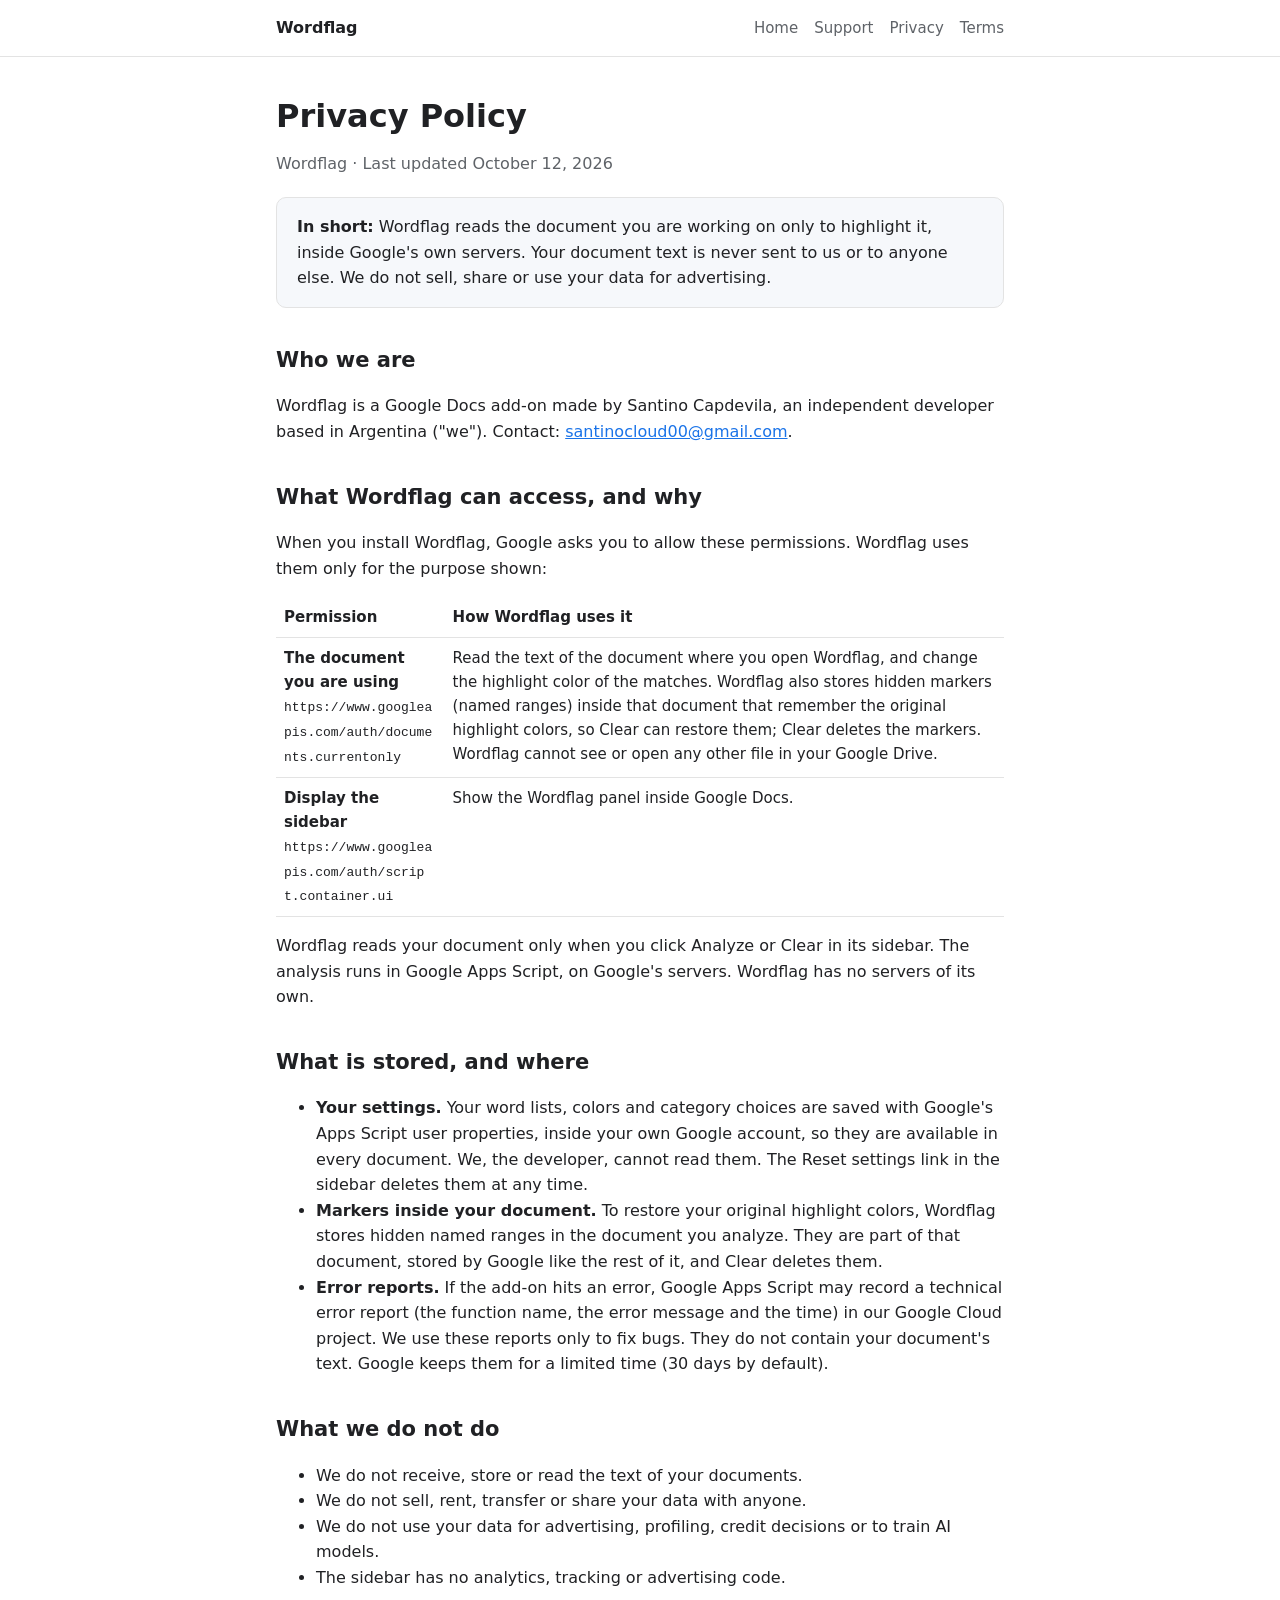
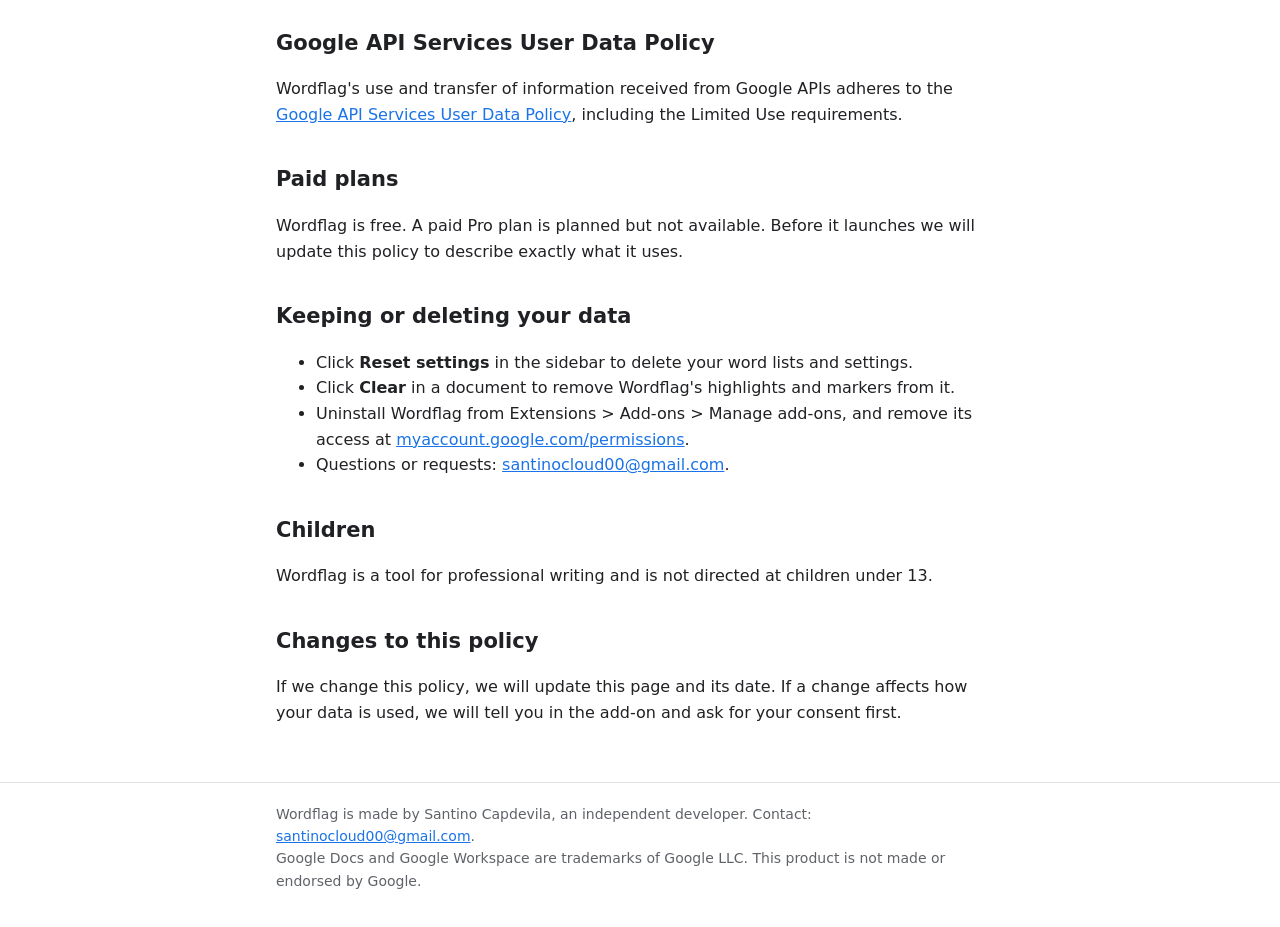
==== wordflag/privacy.html @ ca5a8b22 "Wordflag pages: home, privacy, terms, support" ====
<!doctype html>
<html lang="en">
<head>
<meta charset="utf-8">
<meta name="viewport" content="width=device-width, initial-scale=1">
<title>Privacy Policy · Wordflag</title>
<meta name="description" content="How Wordflag handles your data.">

<link rel="stylesheet" href="/site.css">
</head>
<body>
<header><div class="in"><a class="brand" href="/wordflag/">Wordflag</a><nav><a href="/wordflag/">Home</a><a href="/wordflag/support.html">Support</a><a href="/wordflag/privacy.html">Privacy</a><a href="/wordflag/terms.html">Terms</a></nav></div></header>
<main>

<h1>Privacy Policy</h1>
<p class="muted">Wordflag · Last updated October 12, 2026</p>
<div class="box"><strong>In short:</strong> Wordflag reads the document you are working on only to highlight it, inside Google's own servers. Your document text is never sent to us or to anyone else. We do not sell, share or use your data for advertising.</div>

<h2>Who we are</h2>
<p>Wordflag is a Google Docs add-on made by Santino Capdevila, an independent developer based in Argentina ("we"). Contact: <a href="mailto:santinocloud00@gmail.com">santinocloud00@gmail.com</a>.</p>

<h2>What Wordflag can access, and why</h2>
<p>When you install Wordflag, Google asks you to allow these permissions. Wordflag uses them only for the purpose shown:</p>
<table><thead><tr><th>Permission</th><th>How Wordflag uses it</th></tr></thead><tbody>
<tr><td><strong>The document you are using</strong><br><code>https://www.googleapis.com/auth/documents.currentonly</code></td><td>Read the text of the document where you open Wordflag, and change the highlight color of the matches. Wordflag also stores hidden markers (named ranges) inside that document that remember the original highlight colors, so Clear can restore them; Clear deletes the markers. Wordflag cannot see or open any other file in your Google Drive.</td></tr>
<tr><td><strong>Display the sidebar</strong><br><code>https://www.googleapis.com/auth/script.container.ui</code></td><td>Show the Wordflag panel inside Google Docs.</td></tr>
</tbody></table>
<p>Wordflag reads your document only when you click Analyze or Clear in its sidebar. The analysis runs in Google Apps Script, on Google's servers. Wordflag has no servers of its own.</p>

<h2>What is stored, and where</h2>
<ul>
<li><strong>Your settings.</strong> Your word lists, colors and category choices are saved with Google&#39;s Apps Script user properties, inside your own Google account, so they are available in every document. We, the developer, cannot read them. The Reset settings link in the sidebar deletes them at any time.</li>
<li><strong>Markers inside your document.</strong> To restore your original highlight colors, Wordflag stores hidden named ranges in the document you analyze. They are part of that document, stored by Google like the rest of it, and Clear deletes them.</li>
<li><strong>Error reports.</strong> If the add-on hits an error, Google Apps Script may record a technical error report (the function name, the error message and the time) in our Google Cloud project. We use these reports only to fix bugs. They do not contain your document's text. Google keeps them for a limited time (30 days by default).</li>
</ul>

<h2>What we do not do</h2>
<ul>
<li>We do not receive, store or read the text of your documents.</li>
<li>We do not sell, rent, transfer or share your data with anyone.</li>
<li>We do not use your data for advertising, profiling, credit decisions or to train AI models.</li>
<li>The sidebar has no analytics, tracking or advertising code.</li>
</ul>

<h2>Google API Services User Data Policy</h2>
<p>Wordflag's use and transfer of information received from Google APIs adheres to the <a href="https://developers.google.com/terms/api-services-user-data-policy">Google API Services User Data Policy</a>, including the Limited Use requirements.</p>



<h2>Paid plans</h2>
<p>Wordflag is free. A paid Pro plan is planned but not available. Before it launches we will update this policy to describe exactly what it uses.</p>

<h2>Keeping or deleting your data</h2>
<ul>
<li>Click <strong>Reset settings</strong> in the sidebar to delete your word lists and settings.</li>
<li>Click <strong>Clear</strong> in a document to remove Wordflag's highlights and markers from it.</li>
<li>Uninstall Wordflag from Extensions &gt; Add-ons &gt; Manage add-ons, and remove its access at <a href="https://myaccount.google.com/permissions">myaccount.google.com/permissions</a>.</li>
<li>Questions or requests: <a href="mailto:santinocloud00@gmail.com">santinocloud00@gmail.com</a>.</li>
</ul>

<h2>Children</h2>
<p>Wordflag is a tool for professional writing and is not directed at children under 13.</p>

<h2>Changes to this policy</h2>
<p>If we change this policy, we will update this page and its date. If a change affects how your data is used, we will tell you in the add-on and ask for your consent first.</p>

</main>
<footer><div class="in">Wordflag is made by Santino Capdevila, an independent developer. Contact: <a href="mailto:santinocloud00@gmail.com">santinocloud00@gmail.com</a>.<br>Google Docs and Google Workspace are trademarks of Google LLC. This product is not made or endorsed by Google.</div></footer>
</body>
</html>
---- site.css ----
:root { --text:#202124; --muted:#5f6368; --line:#e3e3e3; --accent:#1a73e8; --bg:#ffffff; --soft:#f6f8fb; }
@media (prefers-color-scheme: dark) { :root { --text:#e8eaed; --muted:#9aa0a6; --line:#3c4043; --accent:#8ab4f8; --bg:#202124; --soft:#2a2b2e; } }
* { box-sizing: border-box; }
body { margin:0; background:var(--bg); color:var(--text); font:16px/1.6 system-ui, -apple-system, "Segoe UI", Roboto, Arial, sans-serif; }
main, header .in, footer .in { max-width: 760px; margin: 0 auto; padding: 0 16px; }
header { border-bottom:1px solid var(--line); }
header .in { display:flex; gap:16px; align-items:center; justify-content:space-between; height:56px; }
header a.brand { font-weight:600; color:var(--text); text-decoration:none; }
nav a { margin-left:16px; color:var(--muted); text-decoration:none; font-size:15px; }
nav a:hover, a:hover { text-decoration:underline; }
a { color:var(--accent); }
h1 { font-size:32px; line-height:1.2; margin:40px 0 8px; }
h2 { font-size:21px; margin:36px 0 8px; }
h3 { font-size:17px; margin:20px 0 4px; }
.lead { font-size:19px; color:var(--muted); margin:0 0 24px; }
.box { background:var(--soft); border:1px solid var(--line); border-radius:10px; padding:16px 20px; margin:20px 0; }
.grid { display:grid; grid-template-columns:repeat(auto-fit,minmax(220px,1fr)); gap:16px; }
.grid div { border:1px solid var(--line); border-radius:10px; padding:14px 16px; }
.grid h3 { margin-top:0; }
.shot { width:100%; border:1px solid var(--line); border-radius:10px; }
table { border-collapse:collapse; width:100%; font-size:15px; }
th, td { text-align:left; vertical-align:top; padding:8px; border-bottom:1px solid var(--line); }
code { font-size:13px; word-break:break-all; }
.muted { color:var(--muted); }
footer { border-top:1px solid var(--line); margin-top:56px; }
footer .in { padding:20px 16px 40px; color:var(--muted); font-size:14px; }
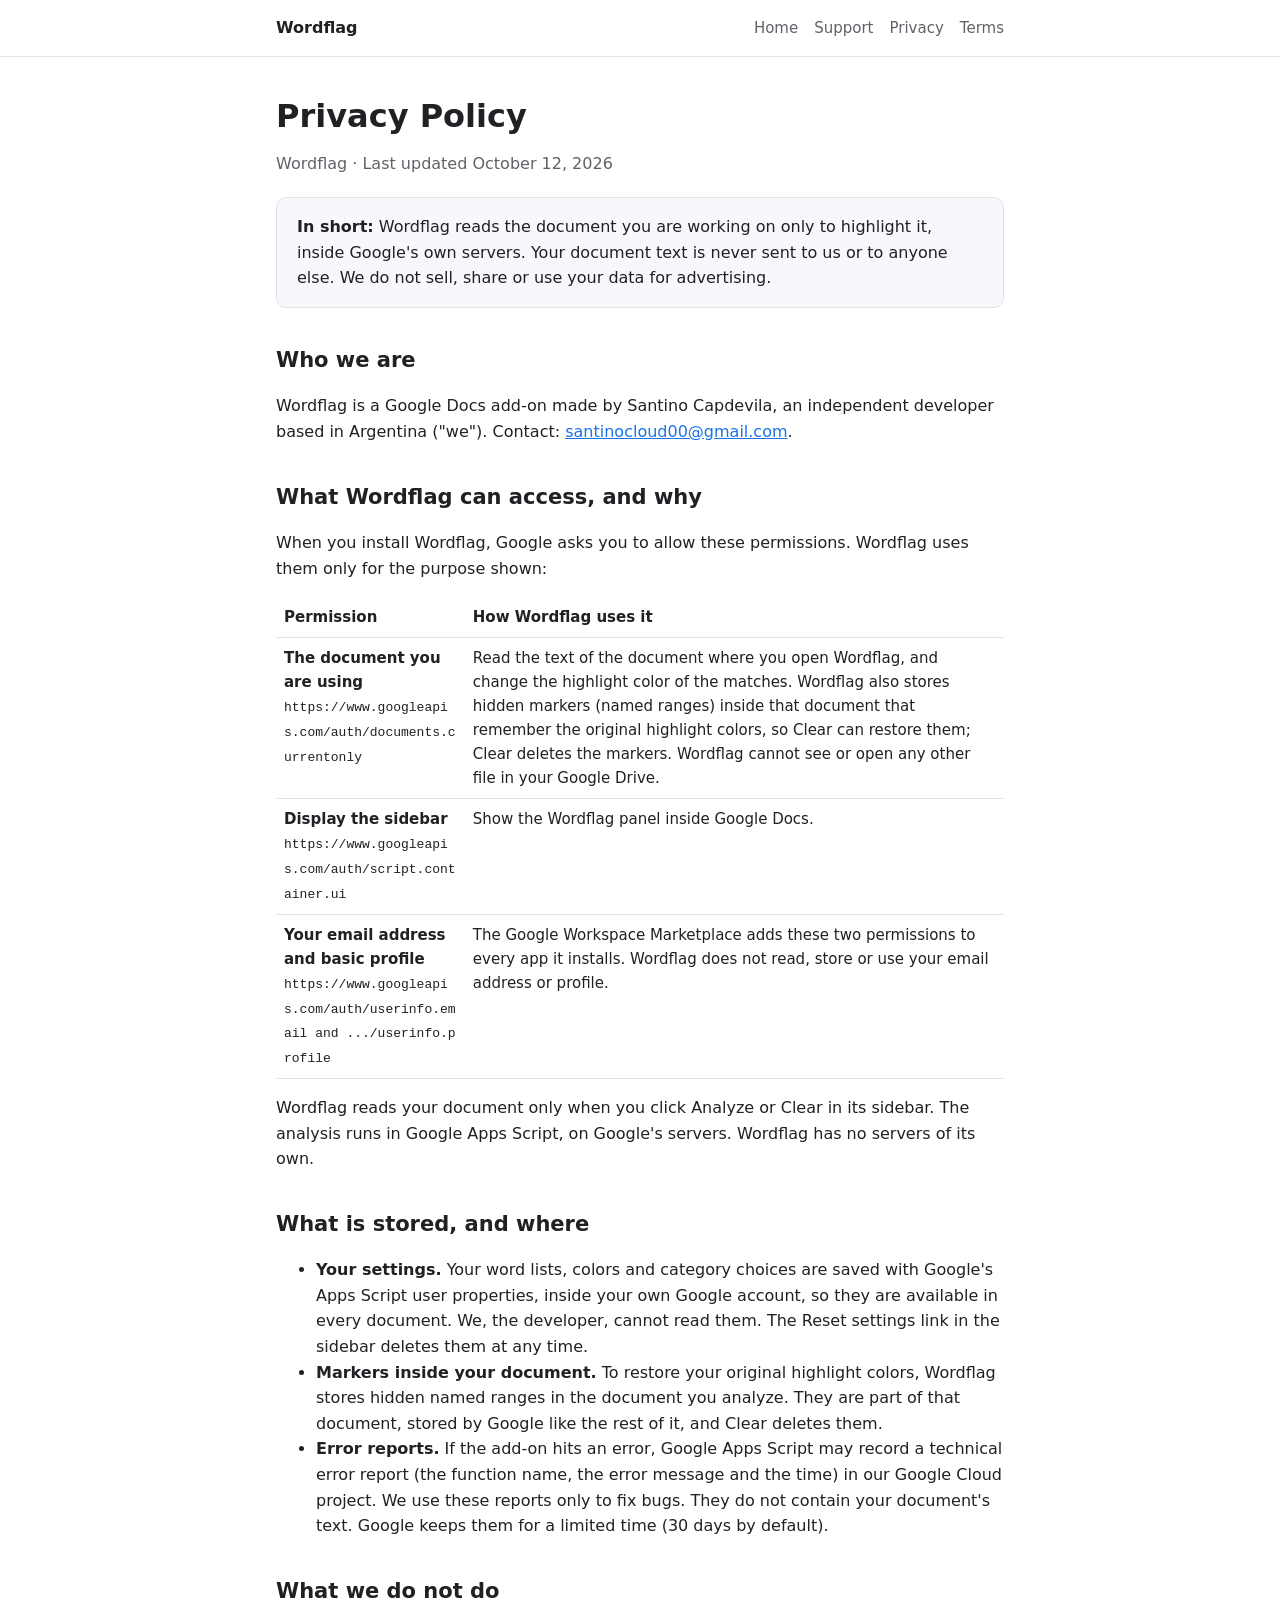
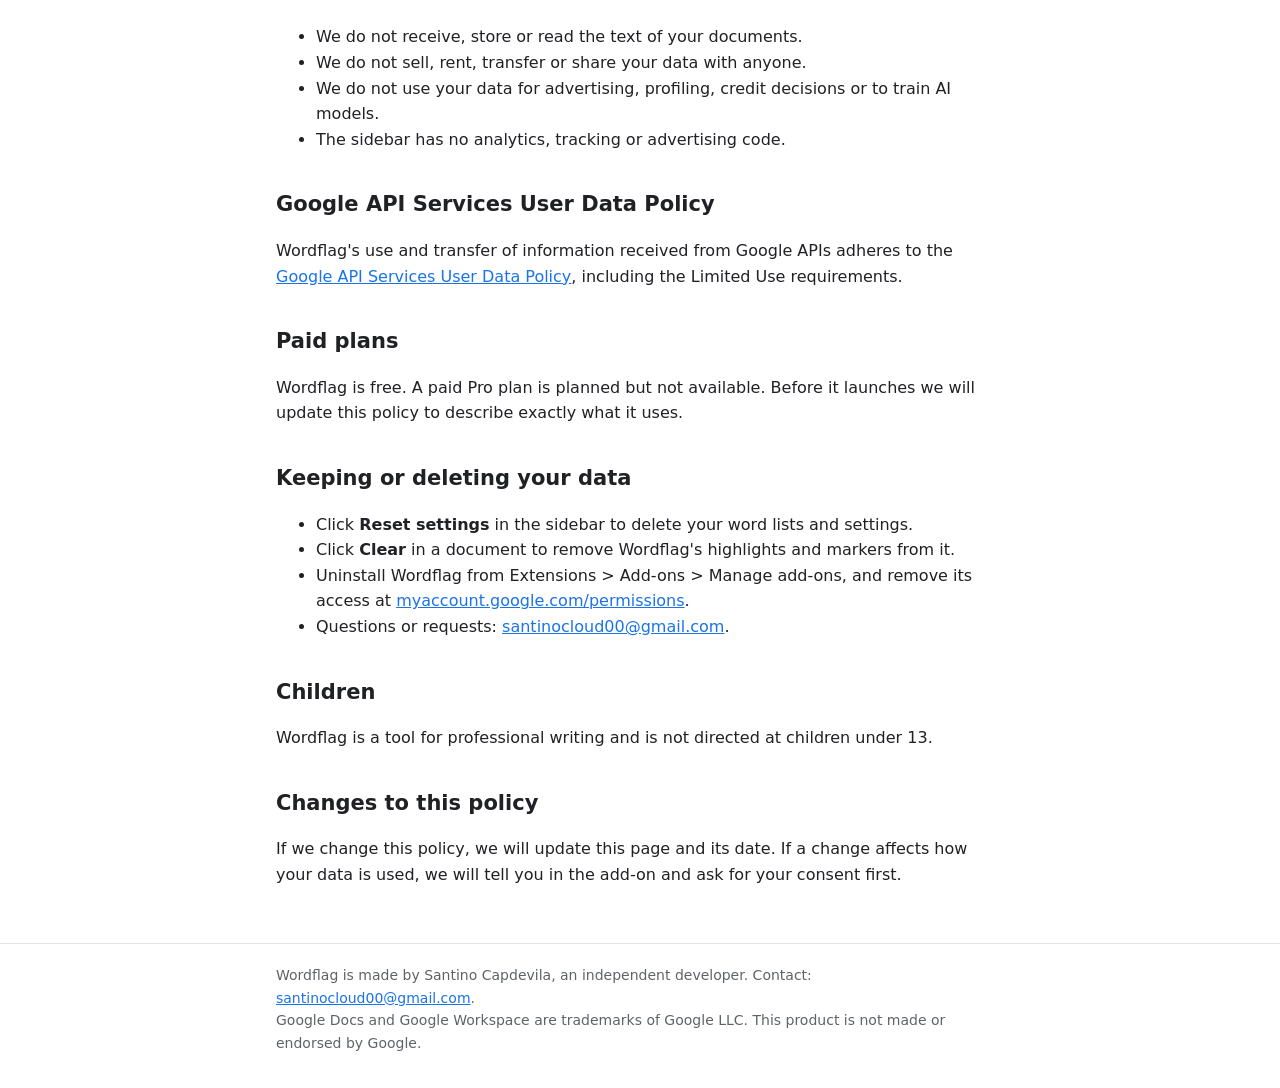
==== commit 13ce8096: "Privacy: Marketplace default scopes; support FAQ for multiple accounts" ====
--- a/wordflag/privacy.html
+++ b/wordflag/privacy.html
@@ -24,6 +24,7 @@
 <table><thead><tr><th>Permission</th><th>How Wordflag uses it</th></tr></thead><tbody>
 <tr><td><strong>The document you are using</strong><br><code>https://www.googleapis.com/auth/documents.currentonly</code></td><td>Read the text of the document where you open Wordflag, and change the highlight color of the matches. Wordflag also stores hidden markers (named ranges) inside that document that remember the original highlight colors, so Clear can restore them; Clear deletes the markers. Wordflag cannot see or open any other file in your Google Drive.</td></tr>
 <tr><td><strong>Display the sidebar</strong><br><code>https://www.googleapis.com/auth/script.container.ui</code></td><td>Show the Wordflag panel inside Google Docs.</td></tr>
+<tr><td><strong>Your email address and basic profile</strong><br><code>https://www.googleapis.com/auth/userinfo.email and .../userinfo.profile</code></td><td>The Google Workspace Marketplace adds these two permissions to every app it installs. Wordflag does not read, store or use your email address or profile.</td></tr>
 </tbody></table>
 <p>Wordflag reads your document only when you click Analyze or Clear in its sidebar. The analysis runs in Google Apps Script, on Google's servers. Wordflag has no servers of its own.</p>
 
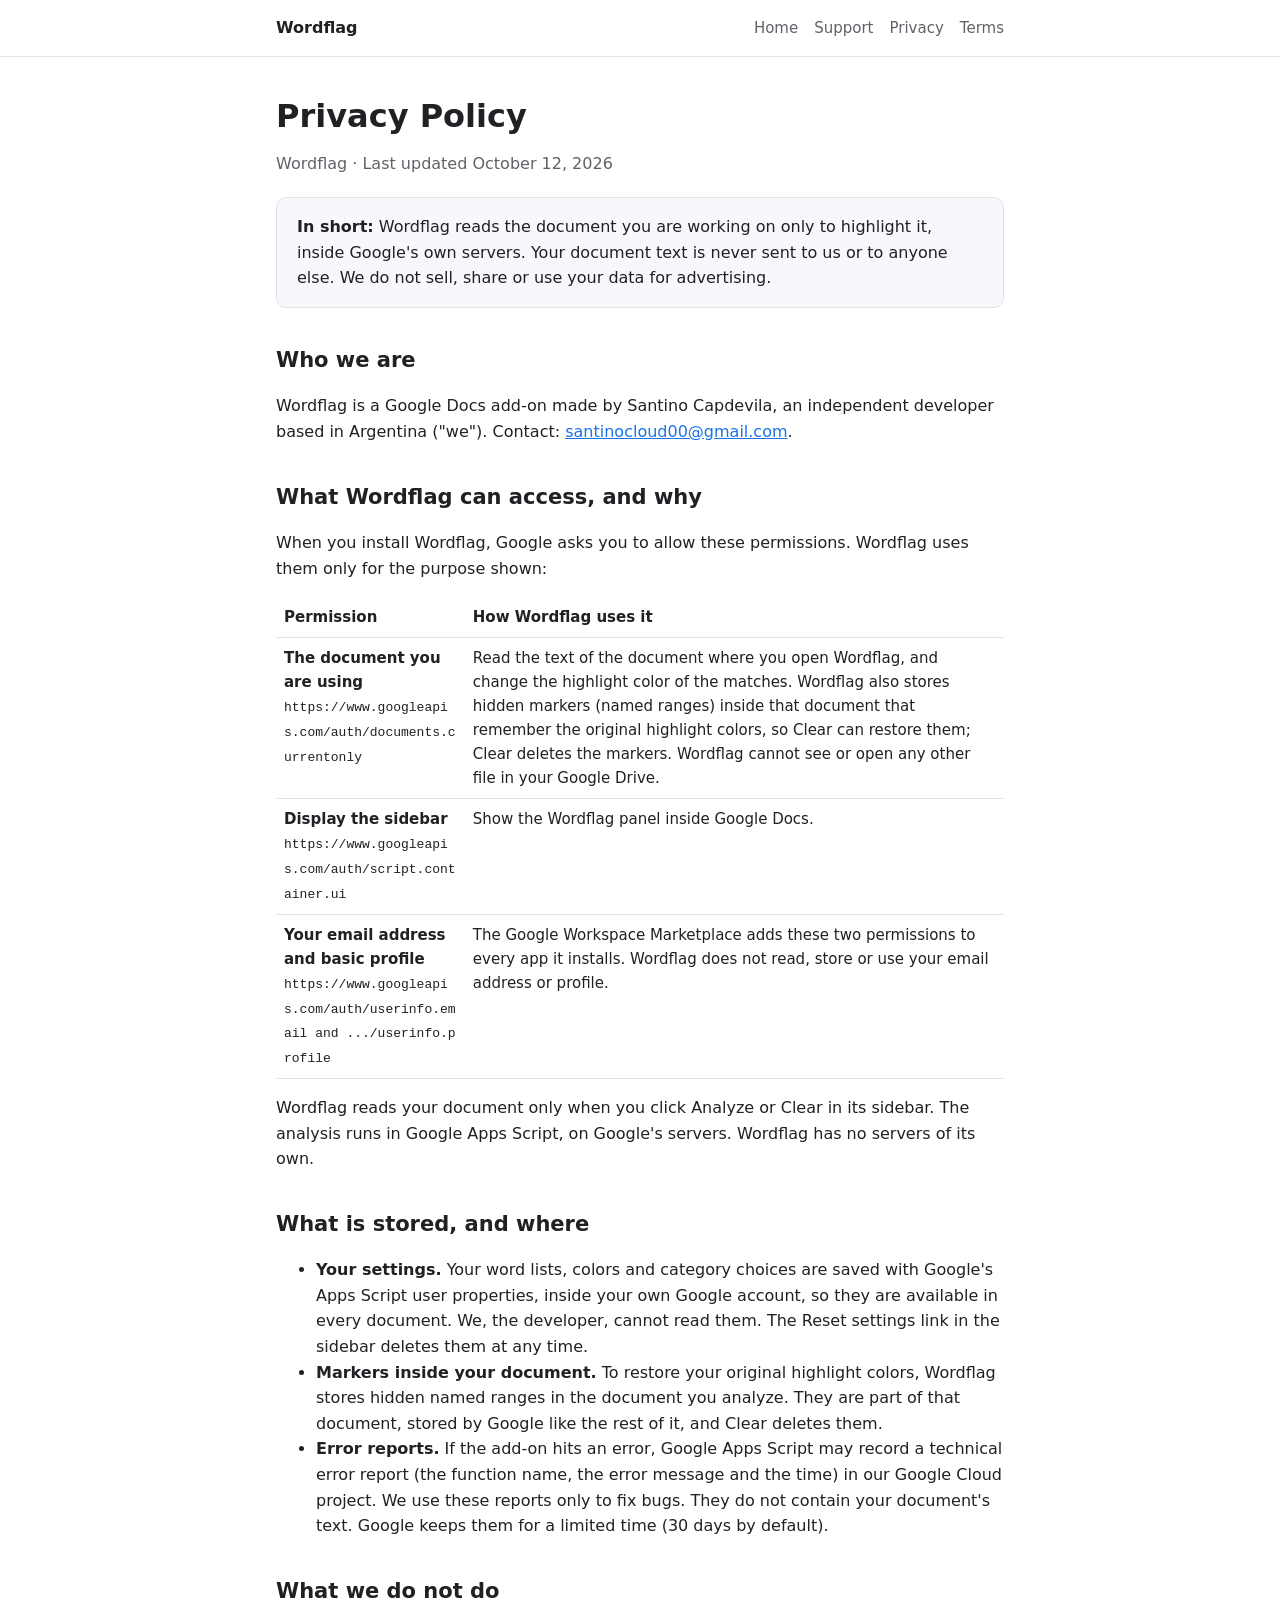
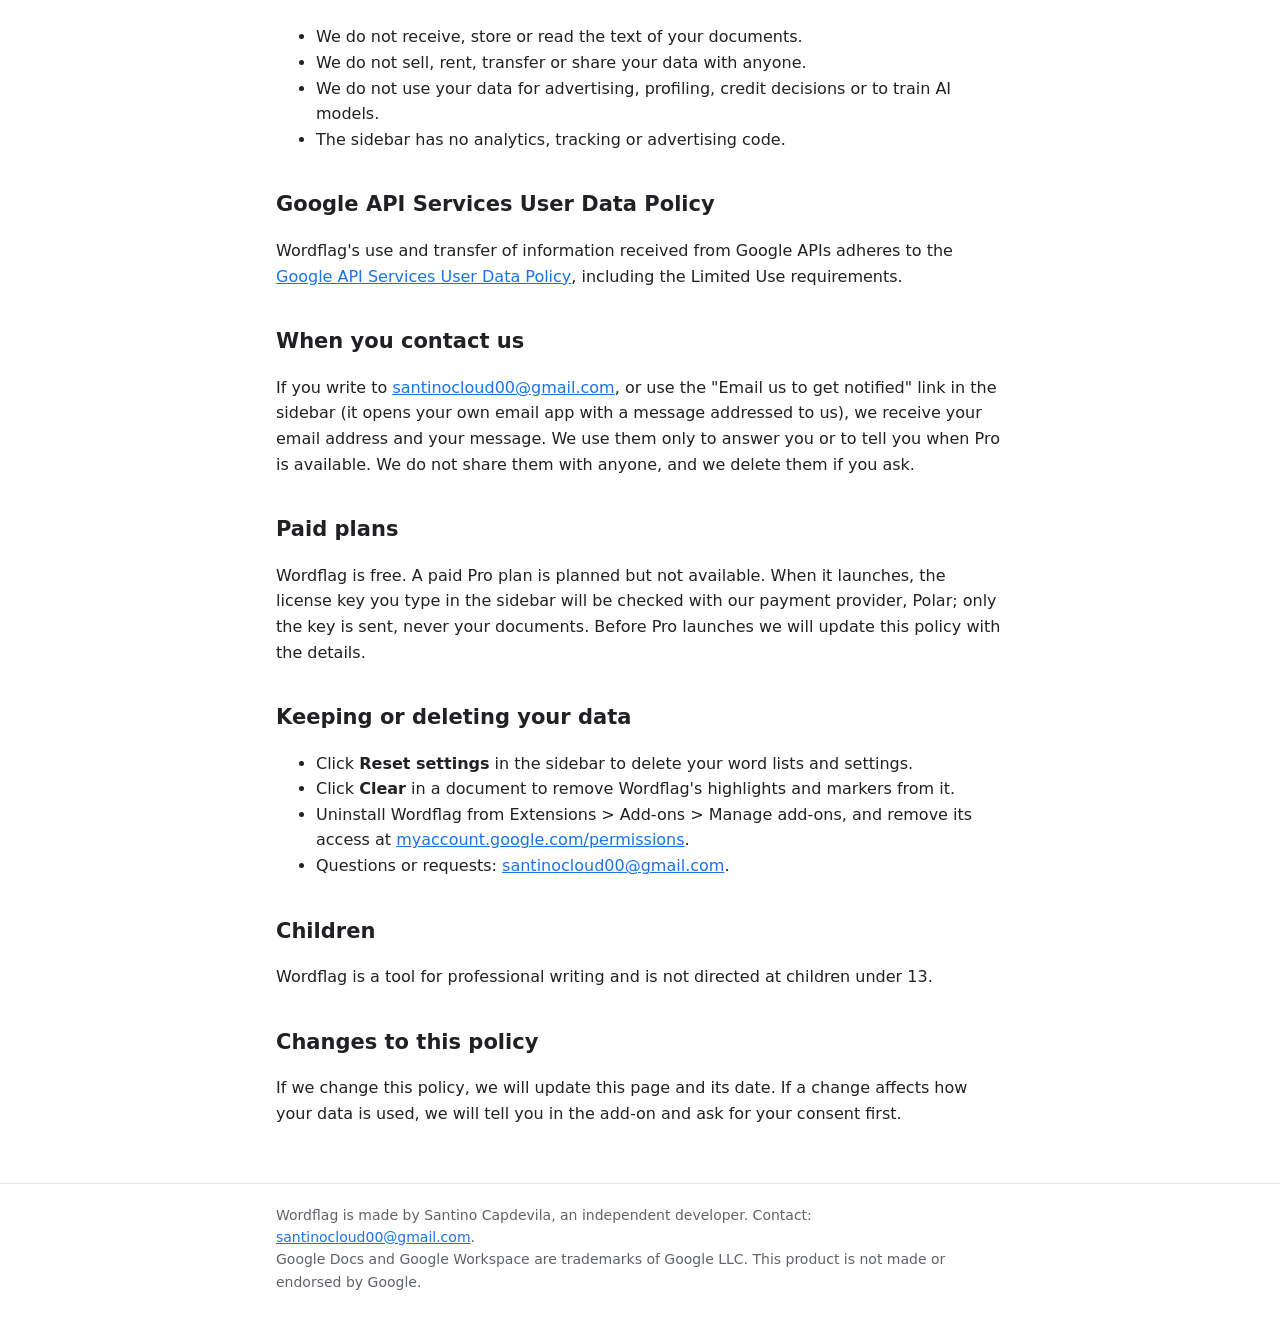
==== commit 1c01d00c: "Privacy: contact and notify-me emails; Pro license check note" ====
--- a/wordflag/privacy.html
+++ b/wordflag/privacy.html
@@ -46,10 +46,11 @@
 <h2>Google API Services User Data Policy</h2>
 <p>Wordflag's use and transfer of information received from Google APIs adheres to the <a href="https://developers.google.com/terms/api-services-user-data-policy">Google API Services User Data Policy</a>, including the Limited Use requirements.</p>
 
-
+<h2>When you contact us</h2>
+<p>If you write to <a href="mailto:santinocloud00@gmail.com">santinocloud00@gmail.com</a>, or use the "Email us to get notified" link in the sidebar (it opens your own email app with a message addressed to us), we receive your email address and your message. We use them only to answer you or to tell you when Pro is available. We do not share them with anyone, and we delete them if you ask.</p>
 
 <h2>Paid plans</h2>
-<p>Wordflag is free. A paid Pro plan is planned but not available. Before it launches we will update this policy to describe exactly what it uses.</p>
+<p>Wordflag is free. A paid Pro plan is planned but not available. When it launches, the license key you type in the sidebar will be checked with our payment provider, Polar; only the key is sent, never your documents. Before Pro launches we will update this policy with the details.</p>
 
 <h2>Keeping or deleting your data</h2>
 <ul>
